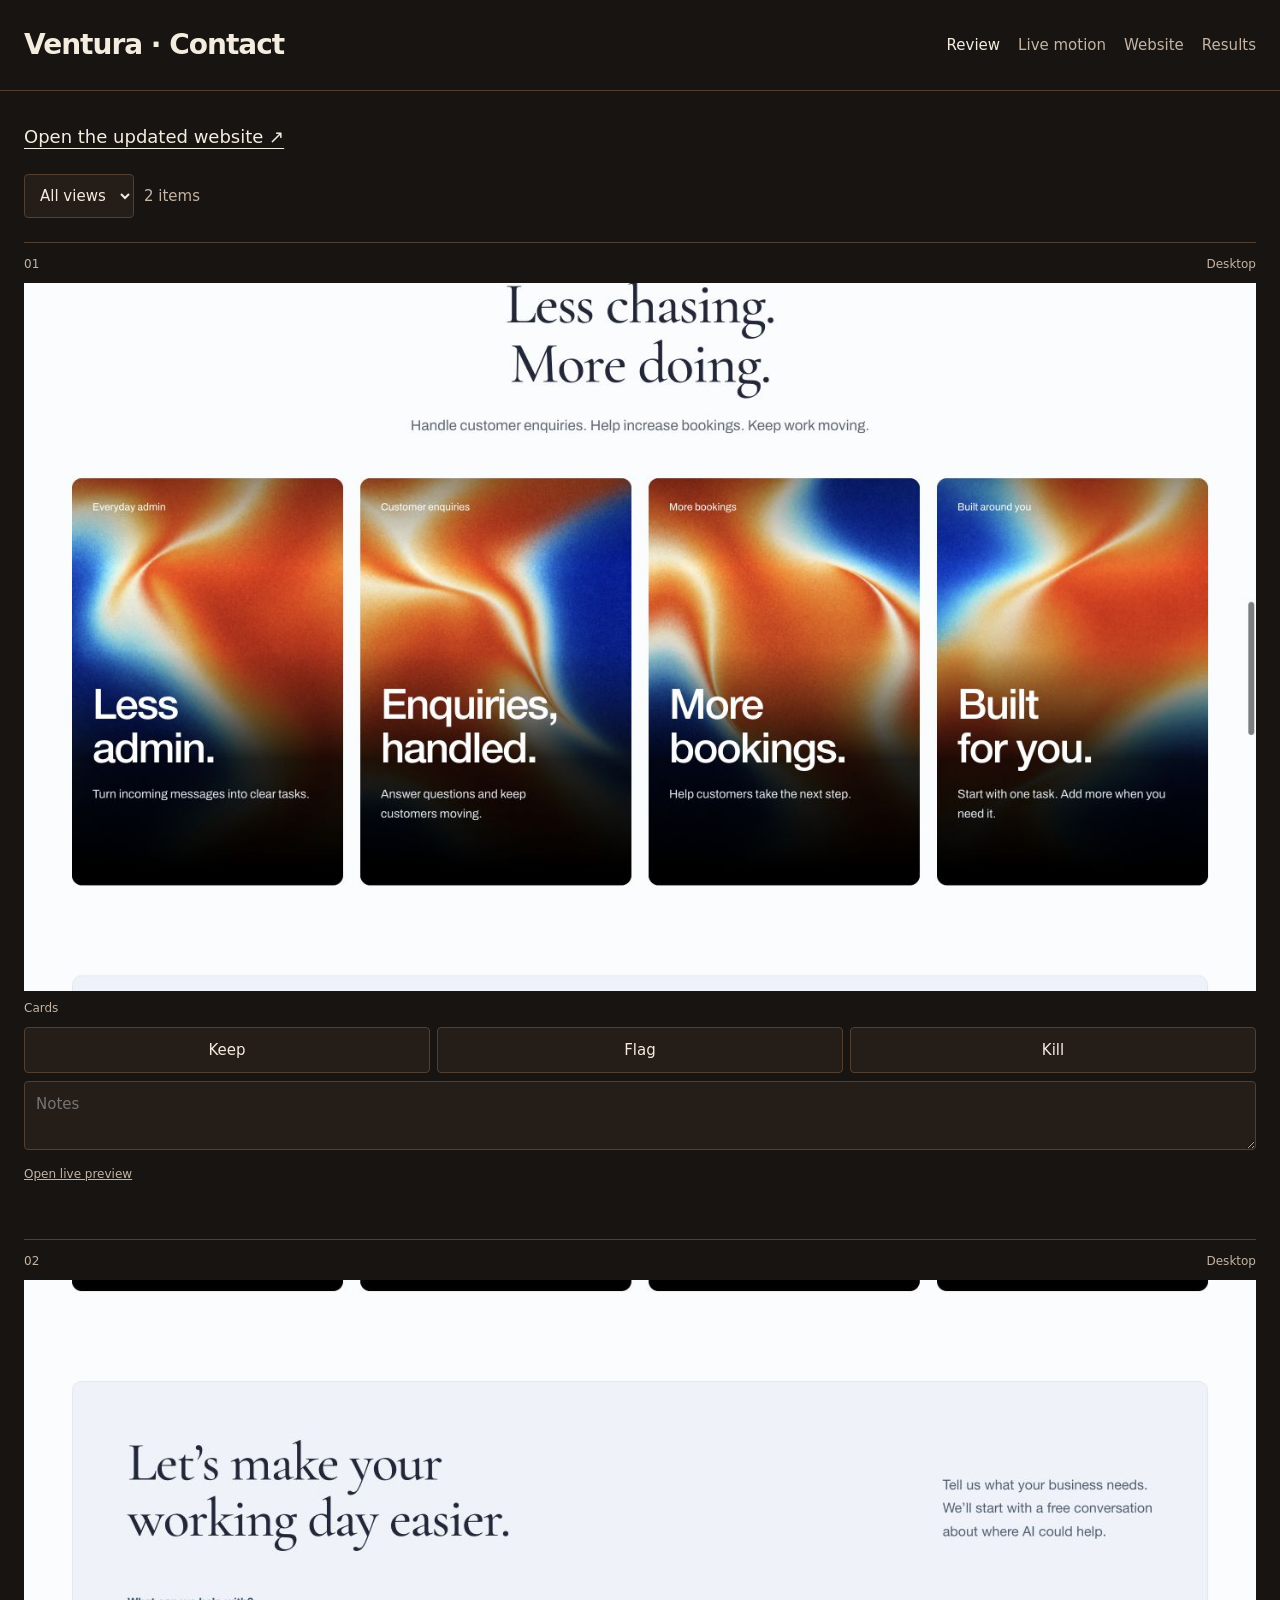
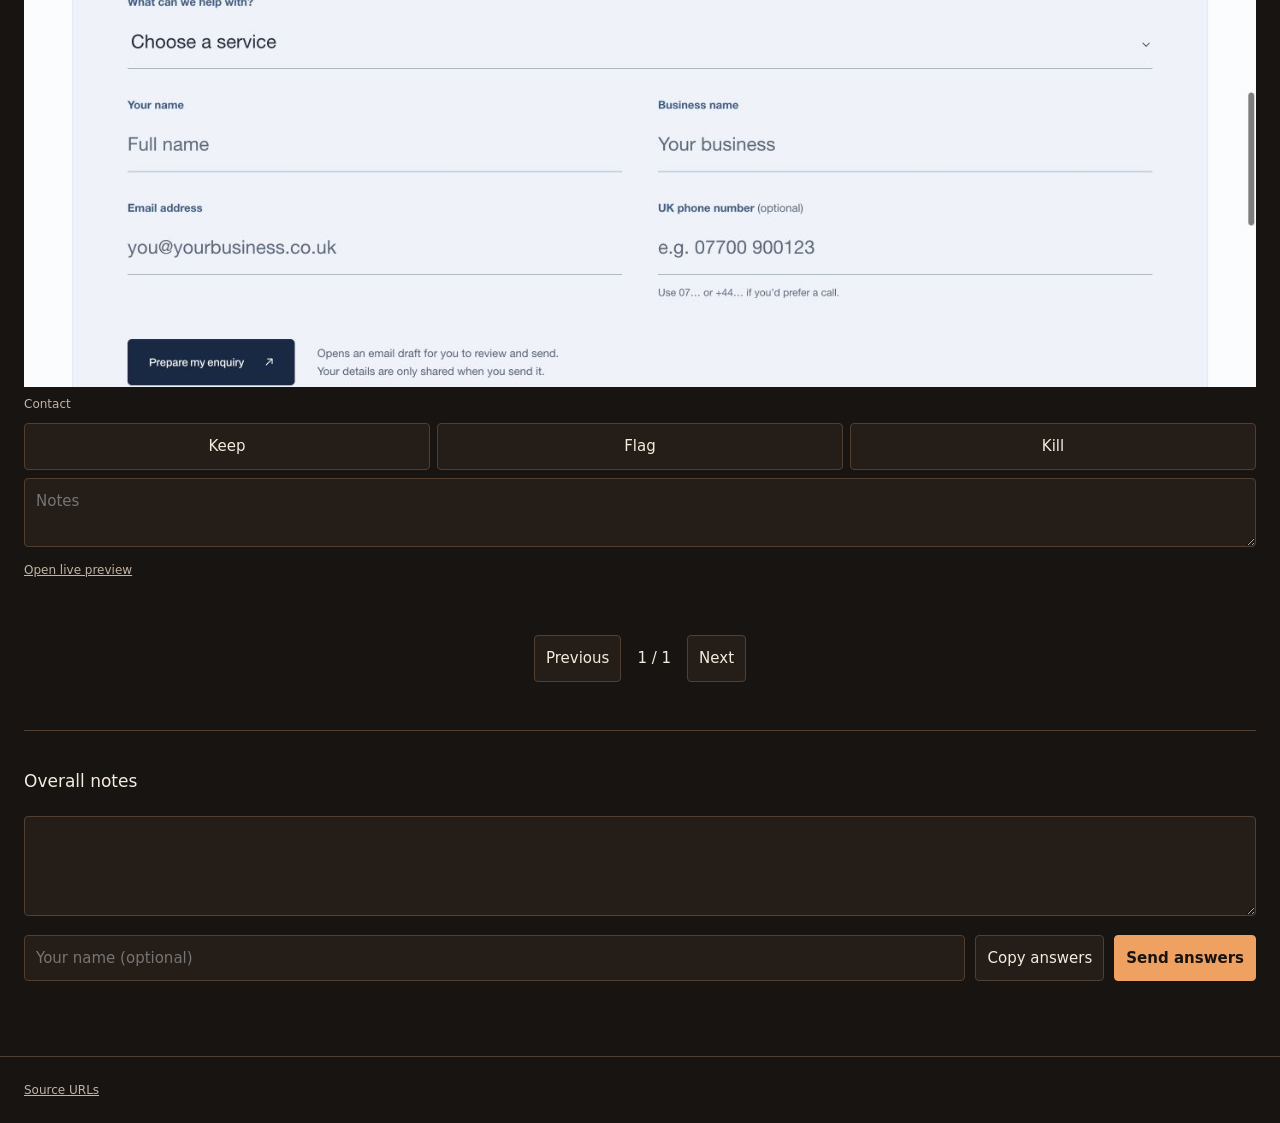
==== index.html @ da84ed2a "Add UK contact section and simplify approved artwork cards" ====
<!doctype html><html lang="en"><head><meta charset="utf-8"><meta name="viewport" content="width=device-width,initial-scale=1"><meta name="robots" content="noindex,nofollow"><title>PaulQC</title><link rel="icon" href="favicon.svg"><link rel="stylesheet" href="style.css?v=contact-10"></head><body><header><h1 id="title">PaulQC</h1><nav><a href="index.html" aria-current="page">Review</a><a href="preview/#everyday">Live motion</a><a href="preview/" target="_blank" rel="noopener">Website</a><a href="results.html">Results</a></nav></header><main><p class="preview-link"><a href="preview/">Open the updated website ↗</a></p><div class="toolbar"><select id="brand" aria-label="View"><option value="">All views</option></select><span id="count" class="muted"></span></div><div class="grid" id="items"></div><div class="pager"><button id="prev">Previous</button><span id="page"></span><button id="next">Next</button></div><section class="submit"><h2>Overall notes</h2><textarea id="overall" aria-label="Overall notes"></textarea><div class="send-row"><input id="name" aria-label="Your name (optional)" placeholder="Your name (optional)"><button id="copy">Copy answers</button><button id="send">Send answers</button></div><p id="status" class="status" role="status"></p><textarea id="copy-fallback" hidden readonly aria-label="Copy these answers"></textarea></section></main><footer><a href="sources.csv" download>Source URLs</a></footer><script src="config.js"></script><script src="app.js?v=contact-10"></script></body></html>
---- style.css ----
:root{--bg:#171411;--fg:#f5ece0;--panel:#251d17;--line:#514032;--mut:#c5b3a3;--accent:#efa161;--amber:#ffc866}*{box-sizing:border-box}body{margin:0;background:var(--bg);color:var(--fg);font:15px/1.5 system-ui,sans-serif}a{color:inherit}header,main,footer{max-width:1320px;margin:auto;padding:24px}header{display:flex;gap:20px;align-items:center;justify-content:space-between;border-bottom:1px solid var(--line)}h1{font-size:28px;letter-spacing:-1px;margin:0}nav{display:flex;gap:18px;flex-wrap:wrap}nav a{text-decoration:none;color:var(--mut)}nav a[aria-current]{color:var(--fg)}button,select,input,textarea{font:inherit;color:var(--fg);background:var(--panel);border:1px solid var(--line);border-radius:4px;padding:11px}button{cursor:pointer}button:hover,a:hover{filter:brightness(1.2)}button:focus-visible,a:focus-visible,input:focus-visible,textarea:focus-visible{outline:2px solid var(--accent);outline-offset:3px}.toolbar{display:flex;gap:10px;flex-wrap:wrap;align-items:center;margin:0 0 24px}.toolbar input{flex:1;min-width:180px}.grid{display:grid;grid-template-columns:repeat(3,minmax(0,1fr));gap:28px 20px}.item{min-width:0;border-top:1px solid var(--line);padding-top:12px}.number{font-size:12px;color:var(--mut);display:flex;justify-content:space-between;margin-bottom:10px}.variants{display:grid;grid-template-columns:repeat(var(--cols,1),minmax(0,1fr));gap:16px}.variant{min-width:0}.variant img,.variant video{width:100%;height:auto;display:block;background:#080d16}.variant video{aspect-ratio:var(--ratio,9/16);object-fit:contain}.variant .label{font-size:12px;color:var(--mut);margin:8px 0}.controls{display:flex;gap:7px;margin-top:10px}.controls button{flex:1;padding:11px 2px}.controls [aria-pressed=true]{background:var(--fg);color:var(--bg);border-color:var(--fg)}textarea{width:100%;resize:vertical;margin-top:8px;min-height:46px}.has-note{border-color:var(--amber)}.source{font-size:12px;color:var(--mut);display:flex;gap:14px;margin:8px 0}.pager{display:flex;justify-content:center;gap:16px;align-items:center;margin:30px 0}.submit{margin-top:48px;border-top:1px solid var(--line);padding-top:24px}.submit h2{font-size:17px;font-weight:500}.submit textarea{min-height:100px}.send-row{display:flex;gap:10px;margin-top:12px;flex-wrap:wrap}.send-row input{flex:1}#send{background:var(--accent);border-color:var(--accent);color:var(--bg);font-weight:650}.status{min-height:25px;font-size:13px;color:var(--mut)}.badge{display:inline-block;font-size:11px;border:1px solid var(--line);padding:3px 7px;margin-right:5px;color:var(--mut)}.analysis{font-size:14px}.analysis h2{font-size:18px;margin-bottom:8px}.analysis p{color:#ccd4df}.research{max-width:900px}.research h2{margin-top:40px}.research p,.research li{color:#d3dae3}.research .lead{font-size:28px;line-height:1.3;color:var(--fg)}.research .shirt{max-width:450px;width:100%;height:auto;float:right;margin:0 0 25px 30px}.research table,.results table{width:100%;border-collapse:collapse;margin:20px 0;font-size:14px}.research th,.research td,.results td,.results th{text-align:left;padding:12px;border-bottom:1px solid var(--line);vertical-align:top}.result-note{color:var(--amber);white-space:pre-wrap}.person{margin:35px 0}.muted{color:var(--mut)}.error{color:var(--amber)}.empty{padding:40px;border:1px solid var(--line)}footer{font-size:12px;color:var(--mut);border-top:1px solid var(--line)}[hidden]{display:none!important}@media(min-width:900px){.item:has(.variants[style*="--cols:2"]){grid-column:span 2}.item:has(.variants[style*="--cols:3"]){grid-column:span 3}}@media(max-width:800px){.grid{grid-template-columns:repeat(2,minmax(0,1fr))}header{align-items:flex-start}nav{font-size:13px;gap:10px}.research .shirt{float:none;margin:0}}@media(max-width:560px){.grid,.variants{grid-template-columns:1fr}header,main,footer{padding:18px}header{display:block}nav{margin-top:14px}.toolbar>*{width:100%}.send-row>*{width:100%}h1{font-size:25px}.research table{font-size:12px}.research td,.research th{padding:8px}.research .lead{font-size:23px}}

.grid { display: block; }
.item { margin-bottom: 48px; }

.motion-actions { display:flex; margin-bottom:16px; }

.preview-link{margin:8px 0 24px}.preview-link a{color:inherit;font-size:18px;text-underline-offset:5px}
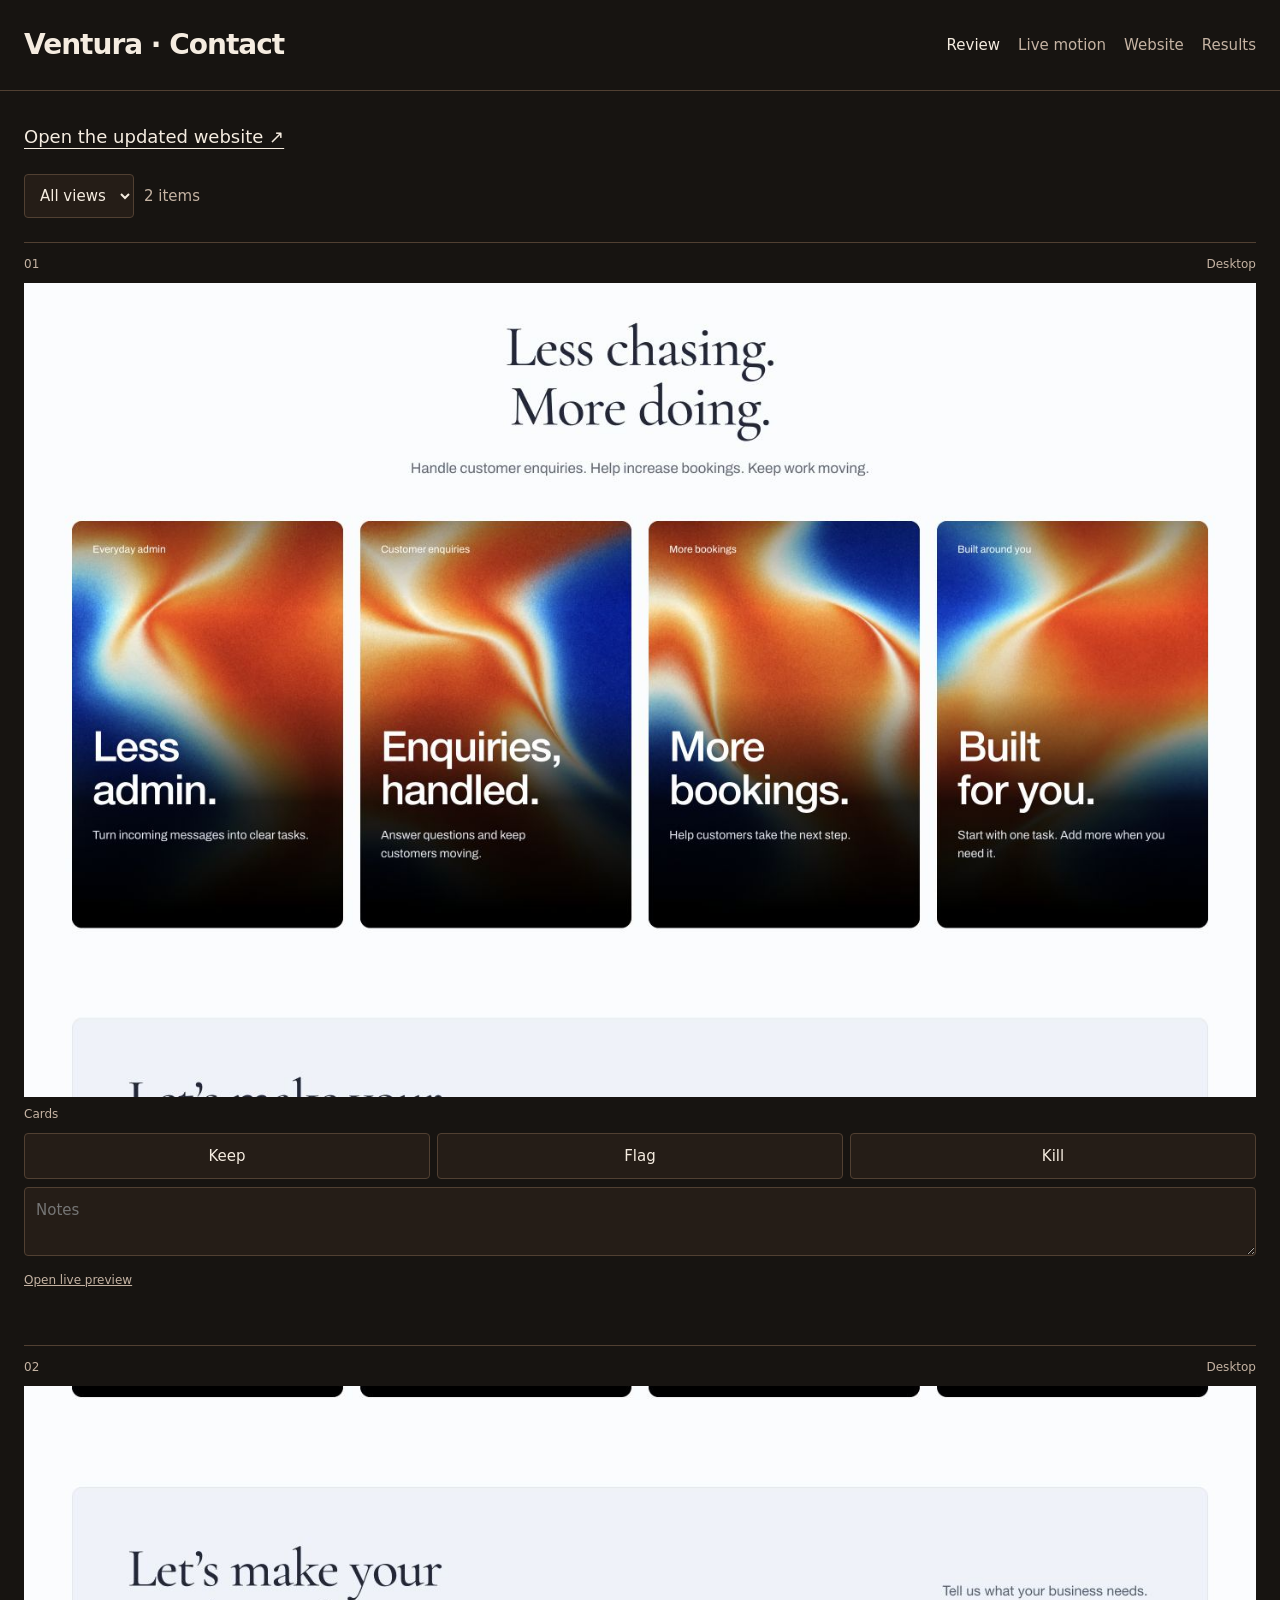
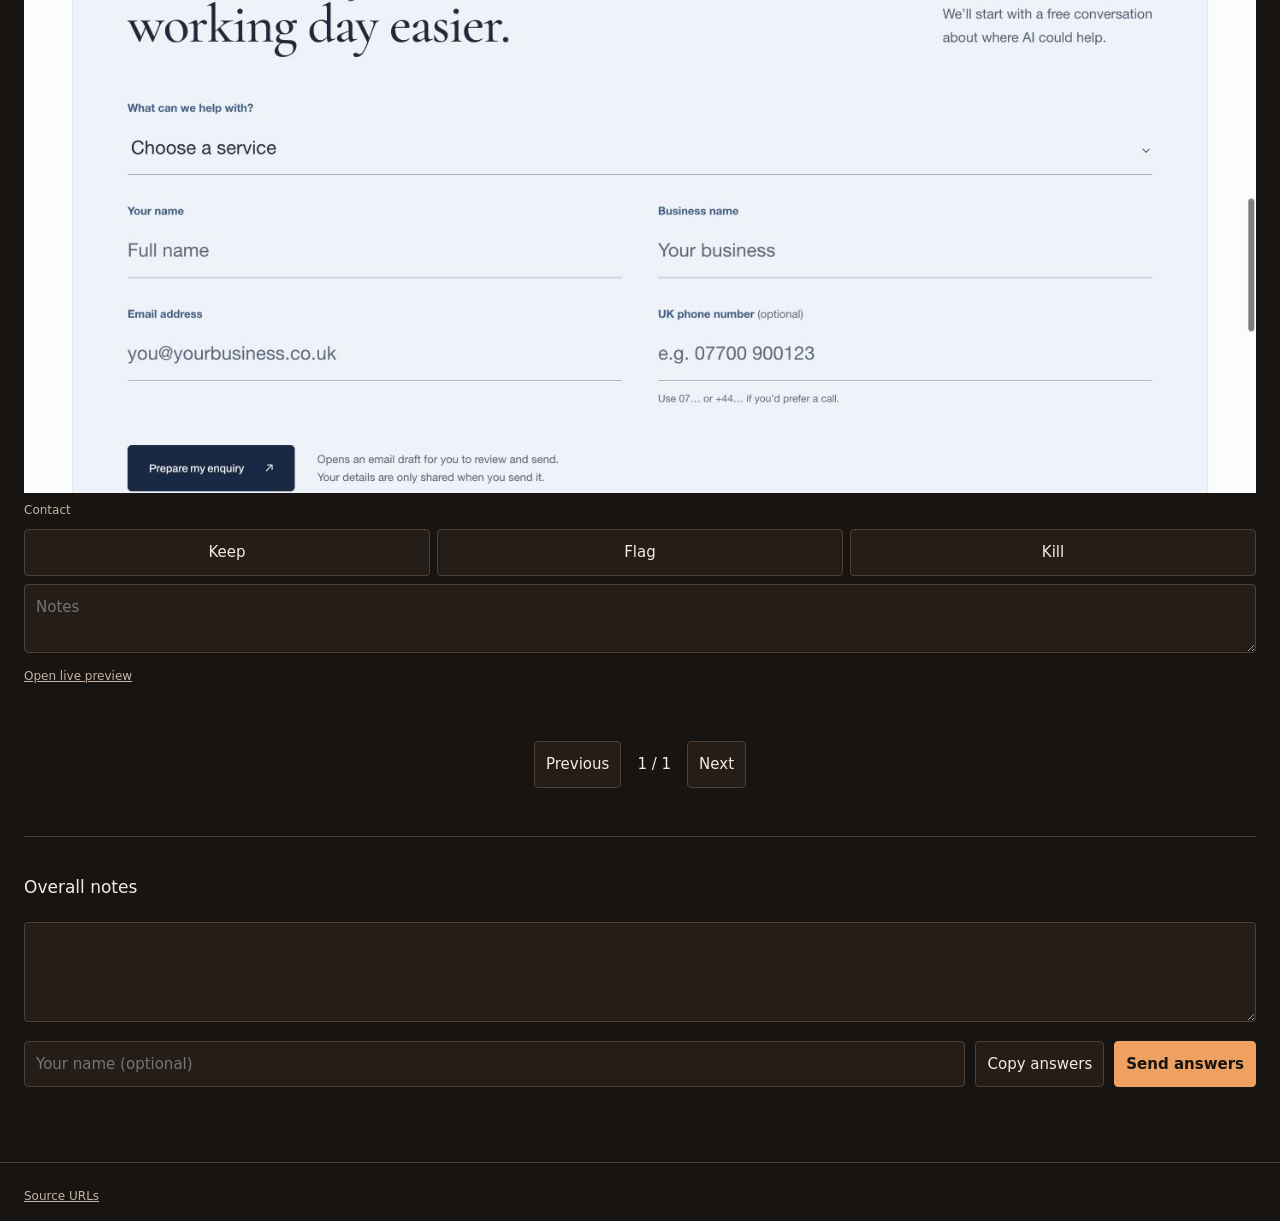
==== commit e6d390a4: "Keep card labels and copy separated at narrower desktop widths" ====
--- a/index.html
+++ b/index.html
@@ -1 +1 @@
-<!doctype html><html lang="en"><head><meta charset="utf-8"><meta name="viewport" content="width=device-width,initial-scale=1"><meta name="robots" content="noindex,nofollow"><title>PaulQC</title><link rel="icon" href="favicon.svg"><link rel="stylesheet" href="style.css?v=contact-10"></head><body><header><h1 id="title">PaulQC</h1><nav><a href="index.html" aria-current="page">Review</a><a href="preview/#everyday">Live motion</a><a href="preview/" target="_blank" rel="noopener">Website</a><a href="results.html">Results</a></nav></header><main><p class="preview-link"><a href="preview/">Open the updated website ↗</a></p><div class="toolbar"><select id="brand" aria-label="View"><option value="">All views</option></select><span id="count" class="muted"></span></div><div class="grid" id="items"></div><div class="pager"><button id="prev">Previous</button><span id="page"></span><button id="next">Next</button></div><section class="submit"><h2>Overall notes</h2><textarea id="overall" aria-label="Overall notes"></textarea><div class="send-row"><input id="name" aria-label="Your name (optional)" placeholder="Your name (optional)"><button id="copy">Copy answers</button><button id="send">Send answers</button></div><p id="status" class="status" role="status"></p><textarea id="copy-fallback" hidden readonly aria-label="Copy these answers"></textarea></section></main><footer><a href="sources.csv" download>Source URLs</a></footer><script src="config.js"></script><script src="app.js?v=contact-10"></script></body></html>
+<!doctype html><html lang="en"><head><meta charset="utf-8"><meta name="viewport" content="width=device-width,initial-scale=1"><meta name="robots" content="noindex,nofollow"><title>PaulQC</title><link rel="icon" href="favicon.svg"><link rel="stylesheet" href="style.css?v=contact-10"></head><body><header><h1 id="title">PaulQC</h1><nav><a href="index.html" aria-current="page">Review</a><a href="preview/#everyday">Live motion</a><a href="preview/" target="_blank" rel="noopener">Website</a><a href="results.html">Results</a></nav></header><main><p class="preview-link"><a href="preview/">Open the updated website ↗</a></p><div class="toolbar"><select id="brand" aria-label="View"><option value="">All views</option></select><span id="count" class="muted"></span></div><div class="grid" id="items"></div><div class="pager"><button id="prev">Previous</button><span id="page"></span><button id="next">Next</button></div><section class="submit"><h2>Overall notes</h2><textarea id="overall" aria-label="Overall notes"></textarea><div class="send-row"><input id="name" aria-label="Your name (optional)" placeholder="Your name (optional)"><button id="copy">Copy answers</button><button id="send">Send answers</button></div><p id="status" class="status" role="status"></p><textarea id="copy-fallback" hidden readonly aria-label="Copy these answers"></textarea></section></main><footer><a href="sources.csv" download>Source URLs</a></footer><script src="config.js"></script><script src="app.js?v=card-fit-2"></script></body></html>
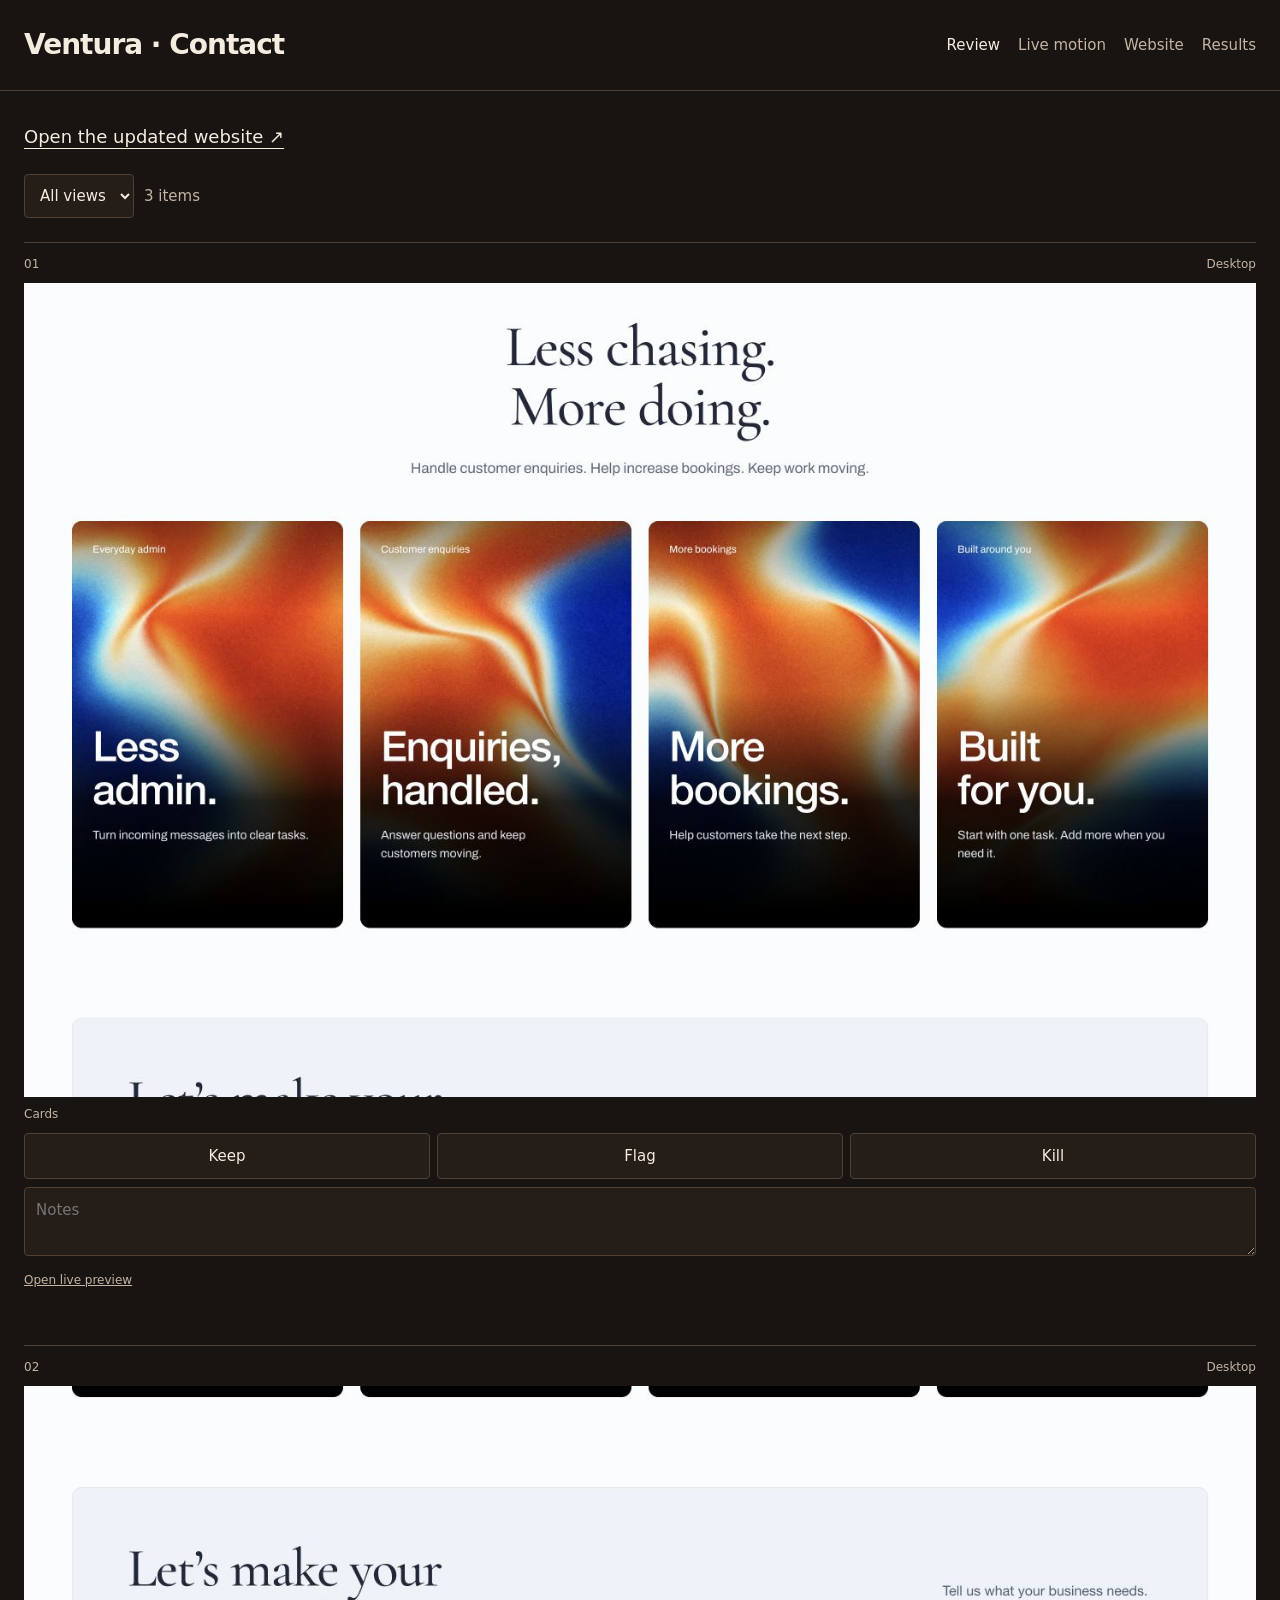
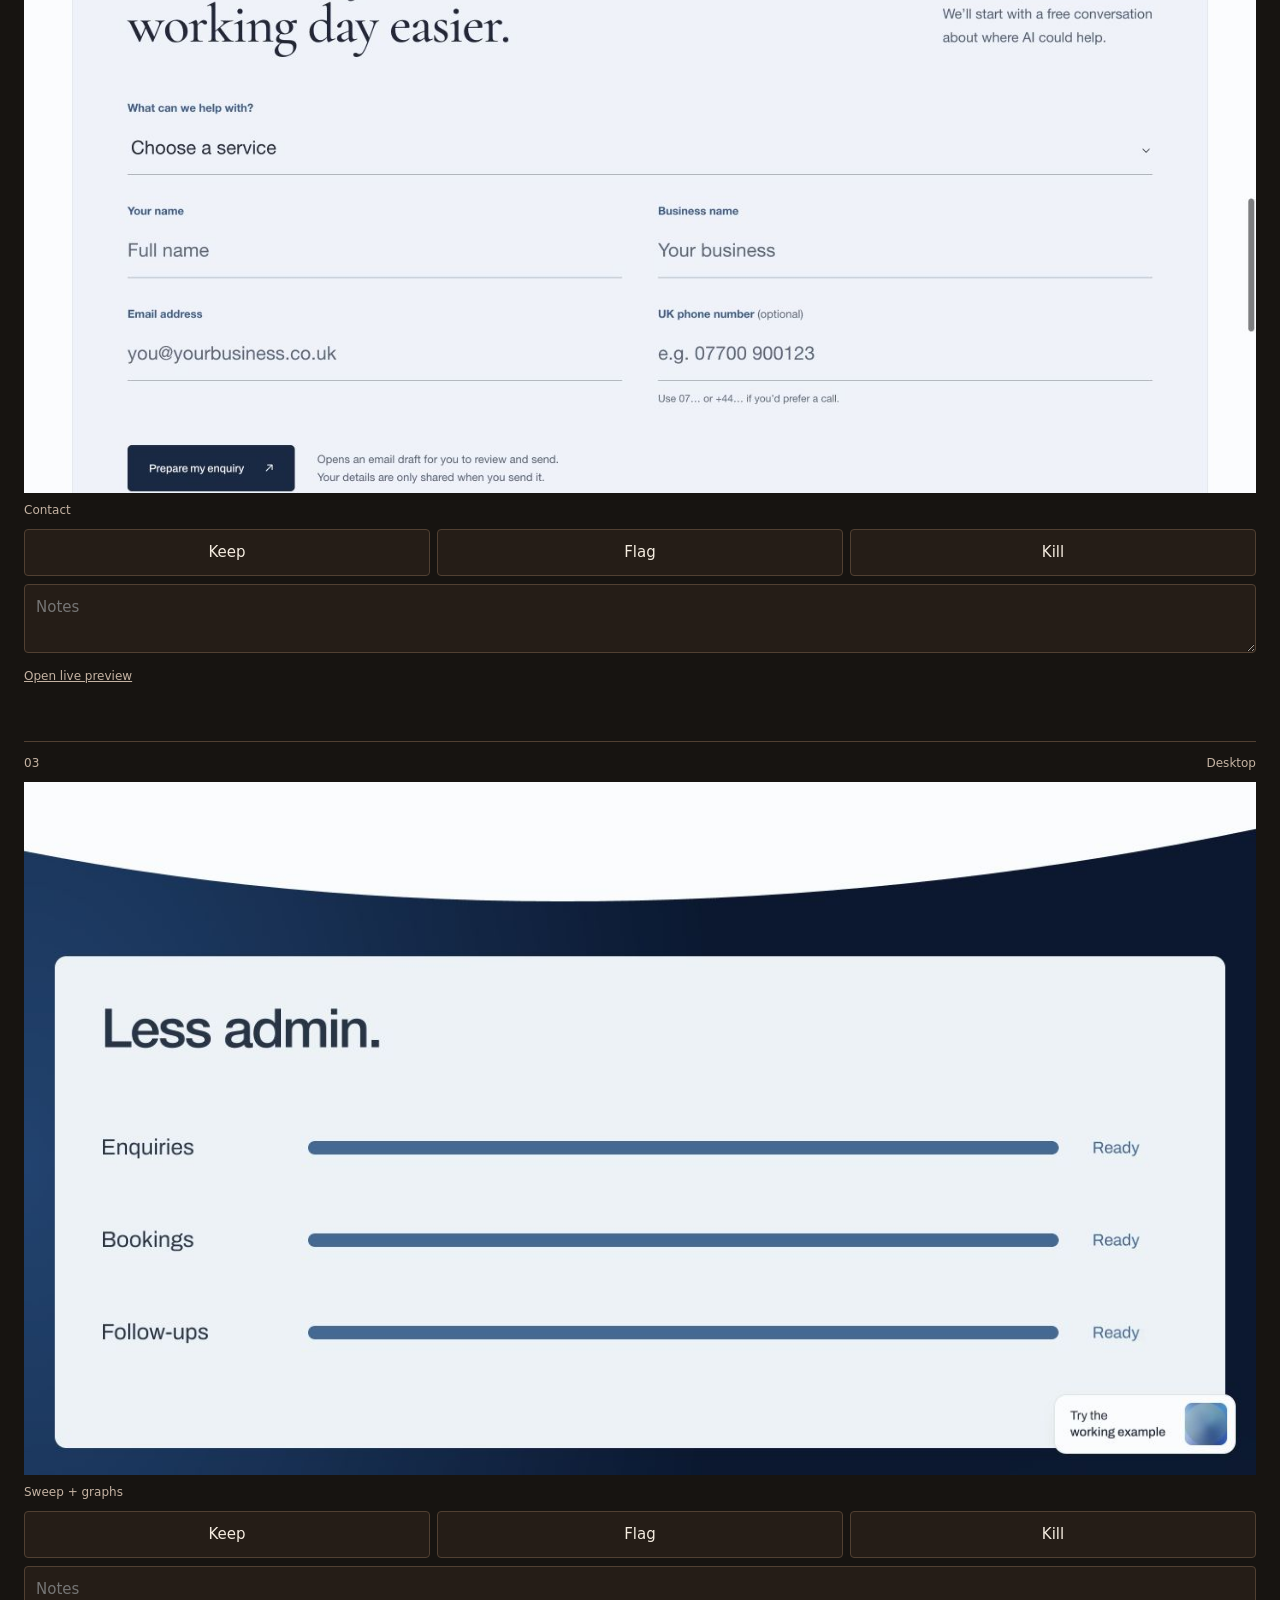
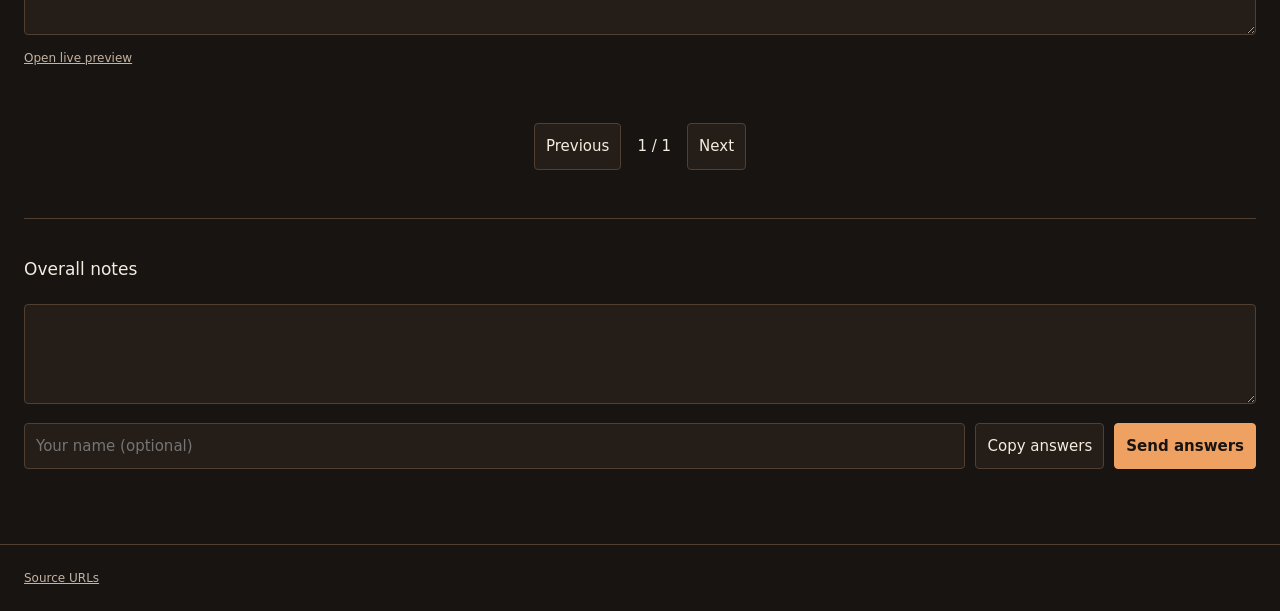
==== commit fa1a2ce9: "Add sweeping lower section with four full-width animated examples" ====
--- a/index.html
+++ b/index.html
@@ -1 +1 @@
-<!doctype html><html lang="en"><head><meta charset="utf-8"><meta name="viewport" content="width=device-width,initial-scale=1"><meta name="robots" content="noindex,nofollow"><title>PaulQC</title><link rel="icon" href="favicon.svg"><link rel="stylesheet" href="style.css?v=contact-10"></head><body><header><h1 id="title">PaulQC</h1><nav><a href="index.html" aria-current="page">Review</a><a href="preview/#everyday">Live motion</a><a href="preview/" target="_blank" rel="noopener">Website</a><a href="results.html">Results</a></nav></header><main><p class="preview-link"><a href="preview/">Open the updated website ↗</a></p><div class="toolbar"><select id="brand" aria-label="View"><option value="">All views</option></select><span id="count" class="muted"></span></div><div class="grid" id="items"></div><div class="pager"><button id="prev">Previous</button><span id="page"></span><button id="next">Next</button></div><section class="submit"><h2>Overall notes</h2><textarea id="overall" aria-label="Overall notes"></textarea><div class="send-row"><input id="name" aria-label="Your name (optional)" placeholder="Your name (optional)"><button id="copy">Copy answers</button><button id="send">Send answers</button></div><p id="status" class="status" role="status"></p><textarea id="copy-fallback" hidden readonly aria-label="Copy these answers"></textarea></section></main><footer><a href="sources.csv" download>Source URLs</a></footer><script src="config.js"></script><script src="app.js?v=card-fit-2"></script></body></html>
+<!doctype html><html lang="en"><head><meta charset="utf-8"><meta name="viewport" content="width=device-width,initial-scale=1"><meta name="robots" content="noindex,nofollow"><title>PaulQC</title><link rel="icon" href="favicon.svg"><link rel="stylesheet" href="style.css?v=contact-10"></head><body><header><h1 id="title">PaulQC</h1><nav><a href="index.html" aria-current="page">Review</a><a href="preview/?v=sweep-graphs#workflows">Live motion</a><a href="preview/" target="_blank" rel="noopener">Website</a><a href="results.html">Results</a></nav></header><main><p class="preview-link"><a href="preview/">Open the updated website ↗</a></p><div class="toolbar"><select id="brand" aria-label="View"><option value="">All views</option></select><span id="count" class="muted"></span></div><div class="grid" id="items"></div><div class="pager"><button id="prev">Previous</button><span id="page"></span><button id="next">Next</button></div><section class="submit"><h2>Overall notes</h2><textarea id="overall" aria-label="Overall notes"></textarea><div class="send-row"><input id="name" aria-label="Your name (optional)" placeholder="Your name (optional)"><button id="copy">Copy answers</button><button id="send">Send answers</button></div><p id="status" class="status" role="status"></p><textarea id="copy-fallback" hidden readonly aria-label="Copy these answers"></textarea></section></main><footer><a href="sources.csv" download>Source URLs</a></footer><script src="config.js"></script><script src="app.js?v=card-fit-2"></script></body></html>
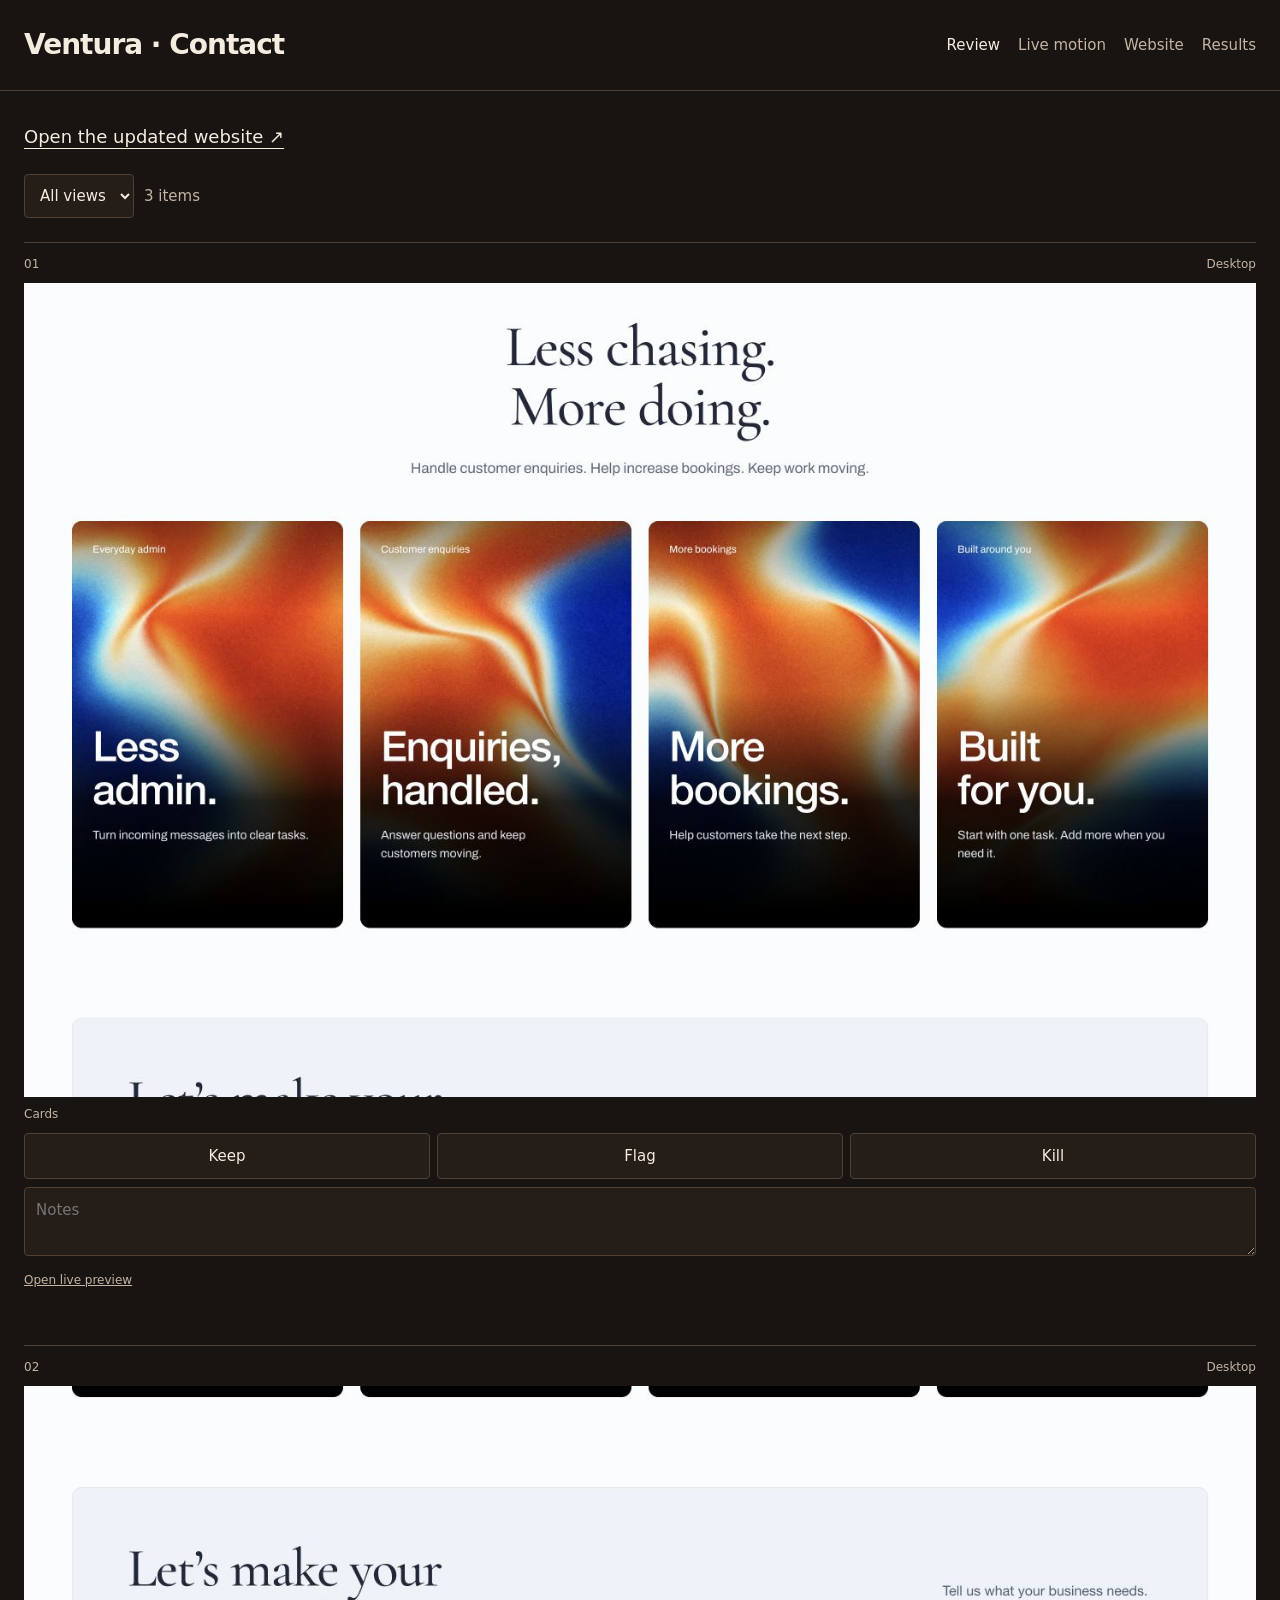
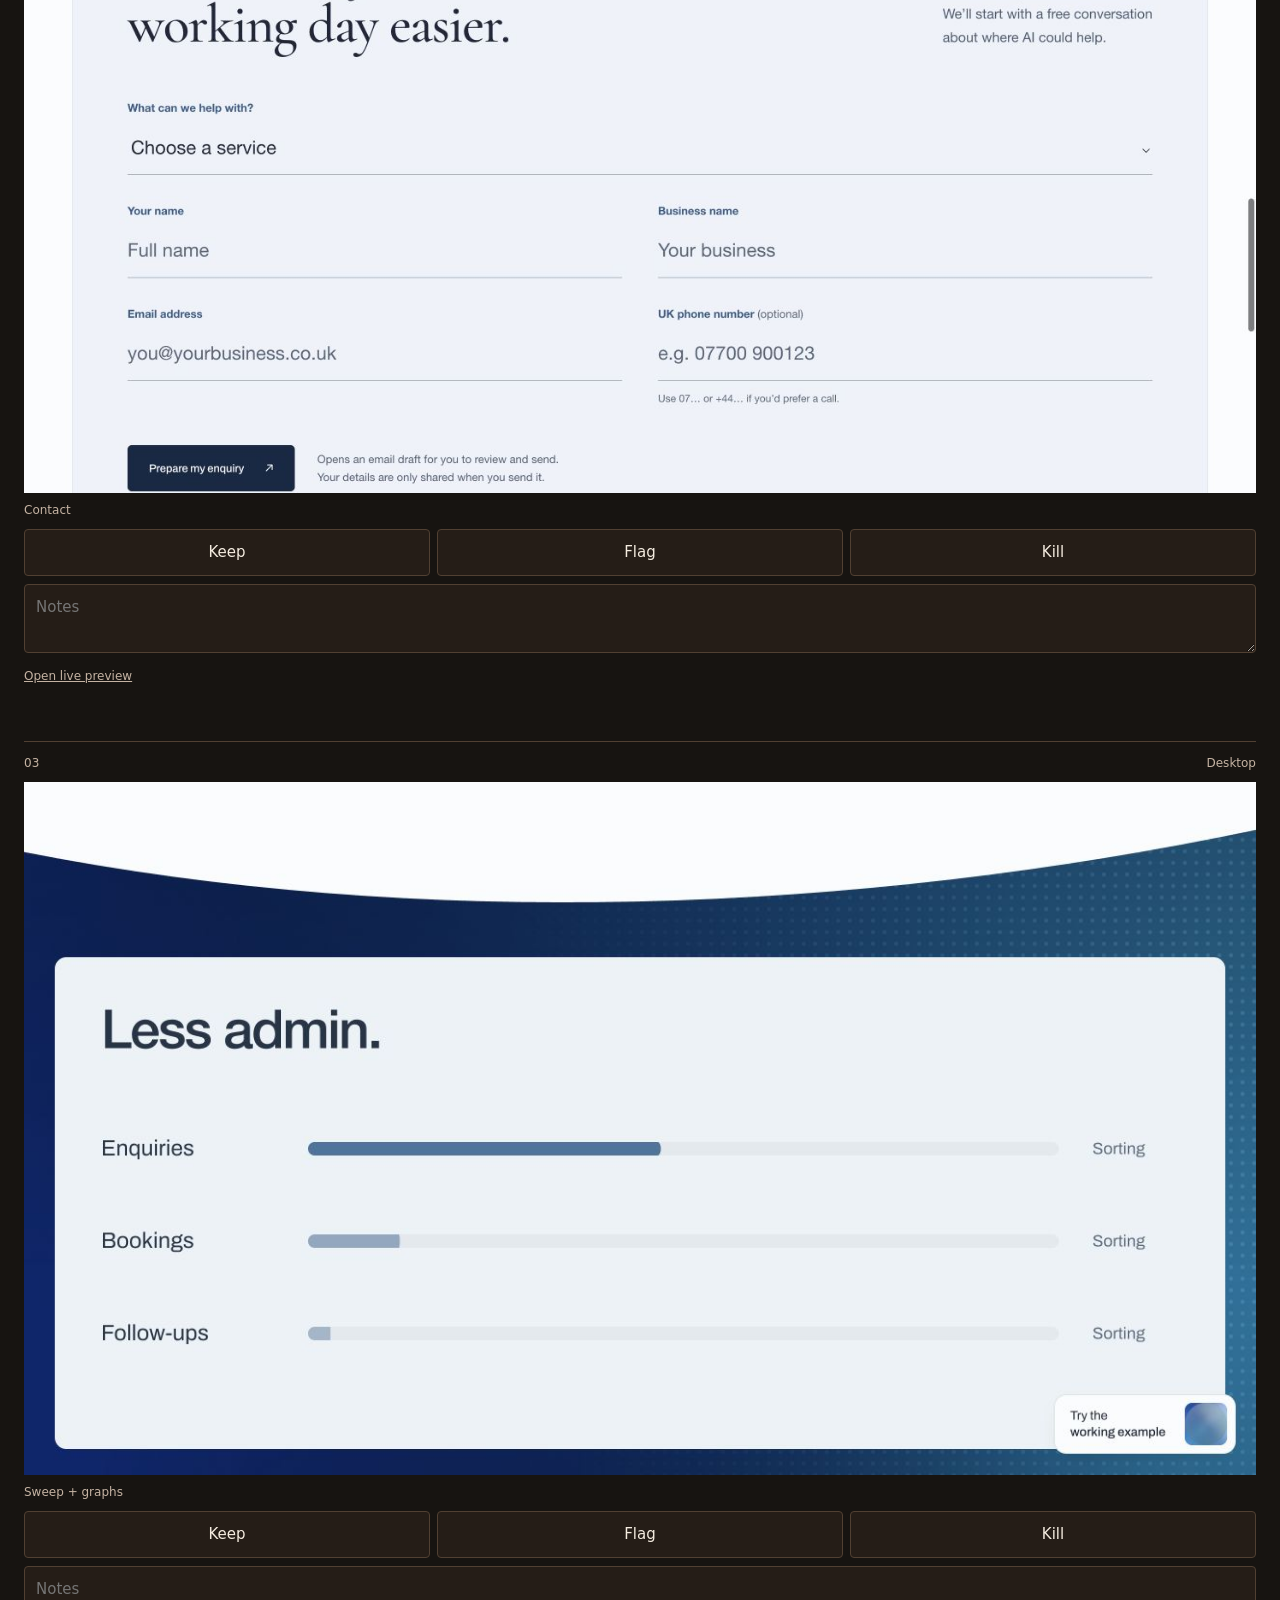
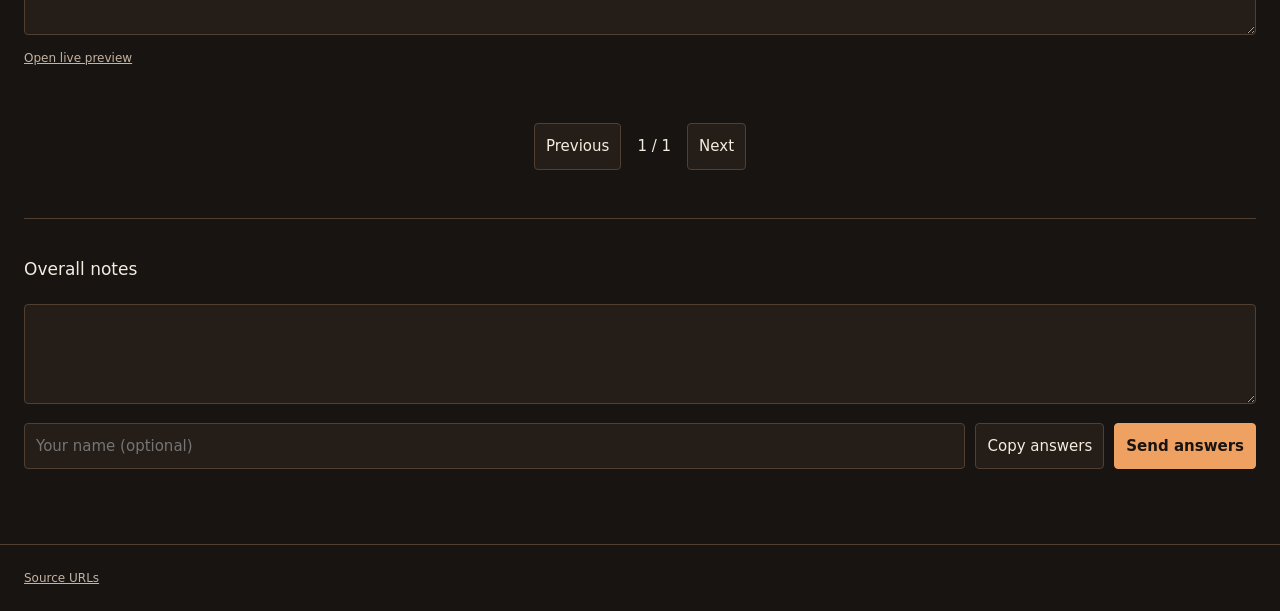
==== commit e2703cc0: "Match lower sweep background to the animated blue hero texture" ====
--- a/index.html
+++ b/index.html
@@ -1 +1 @@
-<!doctype html><html lang="en"><head><meta charset="utf-8"><meta name="viewport" content="width=device-width,initial-scale=1"><meta name="robots" content="noindex,nofollow"><title>PaulQC</title><link rel="icon" href="favicon.svg"><link rel="stylesheet" href="style.css?v=contact-10"></head><body><header><h1 id="title">PaulQC</h1><nav><a href="index.html" aria-current="page">Review</a><a href="preview/?v=sweep-graphs#workflows">Live motion</a><a href="preview/" target="_blank" rel="noopener">Website</a><a href="results.html">Results</a></nav></header><main><p class="preview-link"><a href="preview/">Open the updated website ↗</a></p><div class="toolbar"><select id="brand" aria-label="View"><option value="">All views</option></select><span id="count" class="muted"></span></div><div class="grid" id="items"></div><div class="pager"><button id="prev">Previous</button><span id="page"></span><button id="next">Next</button></div><section class="submit"><h2>Overall notes</h2><textarea id="overall" aria-label="Overall notes"></textarea><div class="send-row"><input id="name" aria-label="Your name (optional)" placeholder="Your name (optional)"><button id="copy">Copy answers</button><button id="send">Send answers</button></div><p id="status" class="status" role="status"></p><textarea id="copy-fallback" hidden readonly aria-label="Copy these answers"></textarea></section></main><footer><a href="sources.csv" download>Source URLs</a></footer><script src="config.js"></script><script src="app.js?v=card-fit-2"></script></body></html>
+<!doctype html><html lang="en"><head><meta charset="utf-8"><meta name="viewport" content="width=device-width,initial-scale=1"><meta name="robots" content="noindex,nofollow"><title>PaulQC</title><link rel="icon" href="favicon.svg"><link rel="stylesheet" href="style.css?v=contact-10"></head><body><header><h1 id="title">PaulQC</h1><nav><a href="index.html" aria-current="page">Review</a><a href="preview/?v=sweep-texture-1#workflows">Live motion</a><a href="preview/" target="_blank" rel="noopener">Website</a><a href="results.html">Results</a></nav></header><main><p class="preview-link"><a href="preview/">Open the updated website ↗</a></p><div class="toolbar"><select id="brand" aria-label="View"><option value="">All views</option></select><span id="count" class="muted"></span></div><div class="grid" id="items"></div><div class="pager"><button id="prev">Previous</button><span id="page"></span><button id="next">Next</button></div><section class="submit"><h2>Overall notes</h2><textarea id="overall" aria-label="Overall notes"></textarea><div class="send-row"><input id="name" aria-label="Your name (optional)" placeholder="Your name (optional)"><button id="copy">Copy answers</button><button id="send">Send answers</button></div><p id="status" class="status" role="status"></p><textarea id="copy-fallback" hidden readonly aria-label="Copy these answers"></textarea></section></main><footer><a href="sources.csv" download>Source URLs</a></footer><script src="config.js"></script><script src="app.js?v=card-fit-2"></script></body></html>
